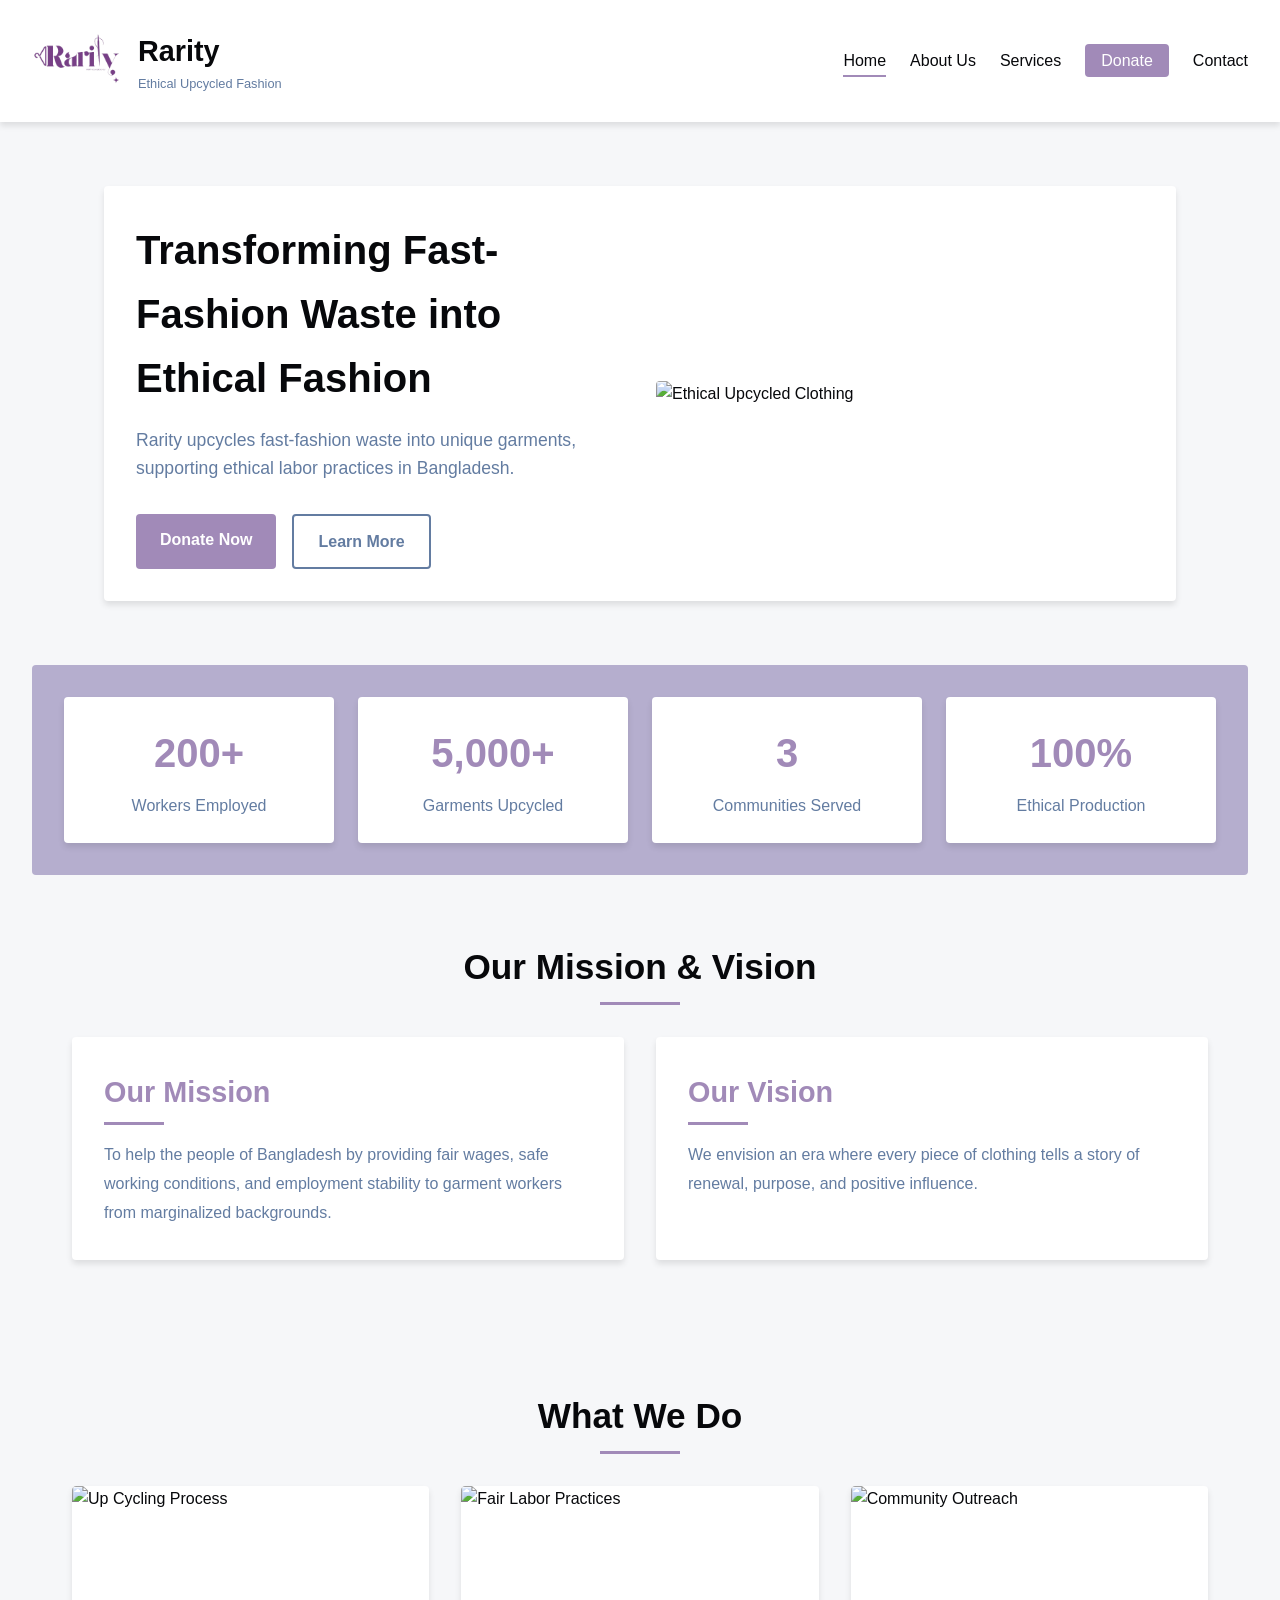
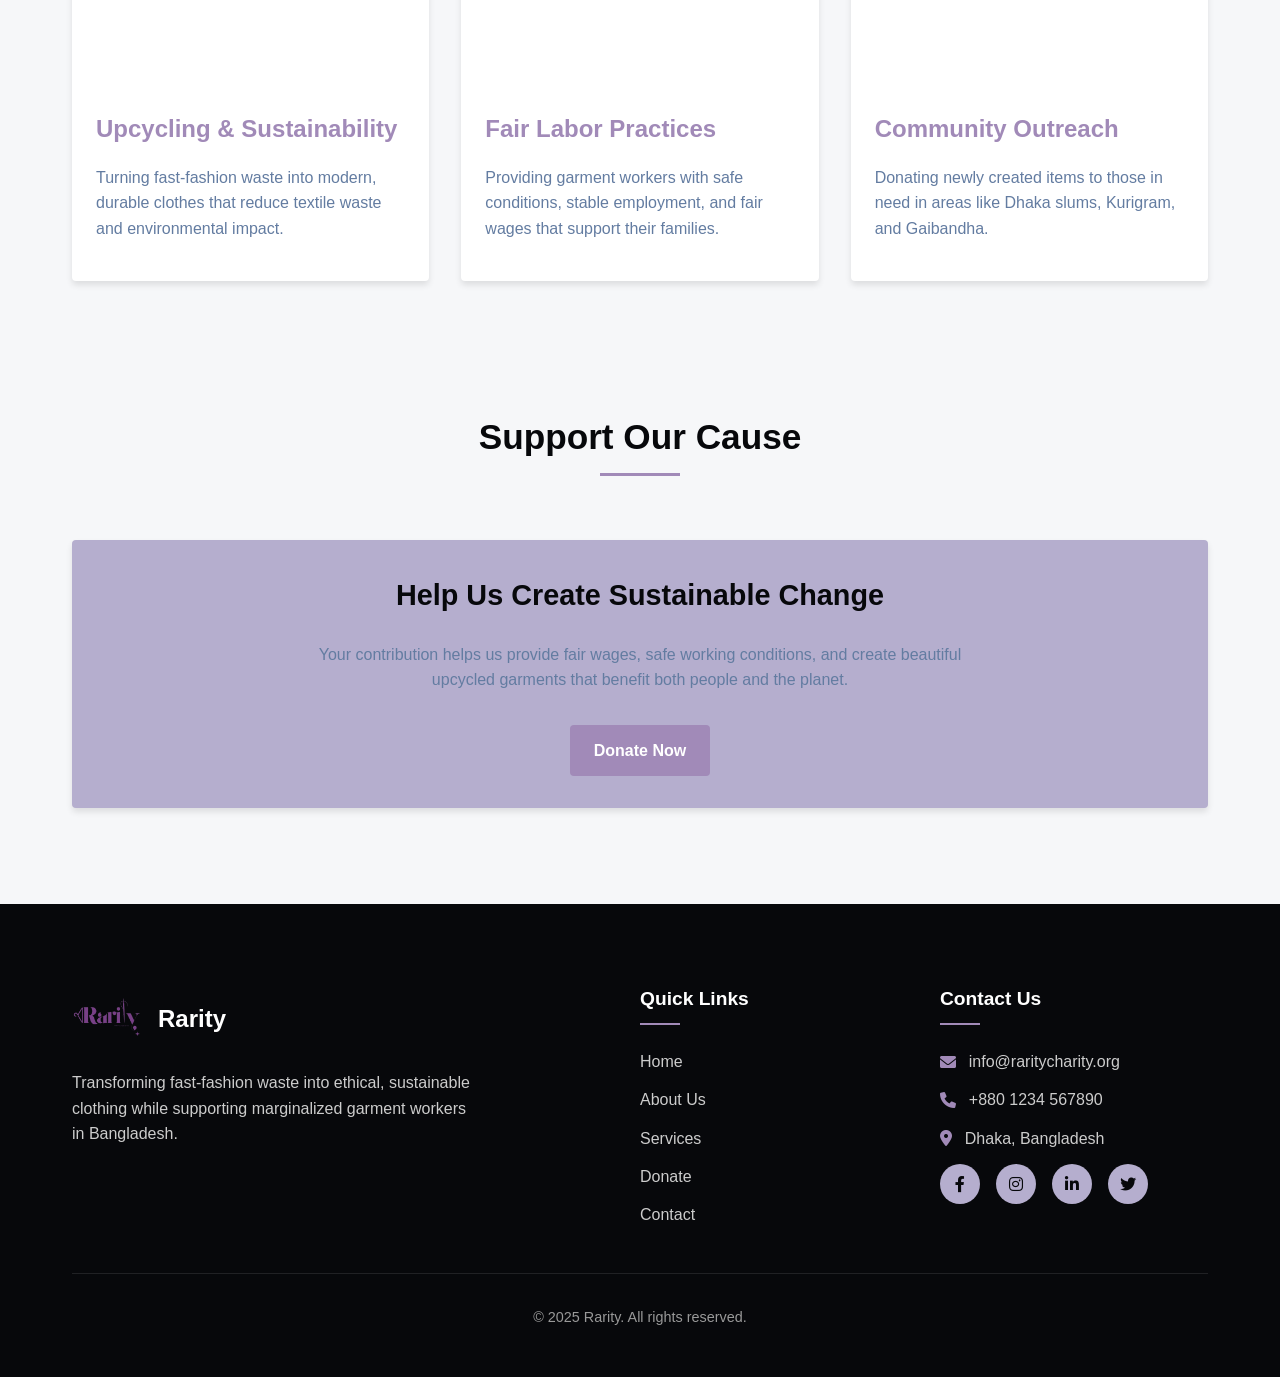
==== index.html @ bff225cd "Add files via upload" ====
<!DOCTYPE html>
<html lang="en">
<head>
    <meta charset="UTF-8">
    <meta name="viewport" content="width=device-width, initial-scale=1.0">
    <title>Rarity - Ethical Upcycled Fashion</title>
    <link rel="stylesheet" href="styles.css">
    <link rel="stylesheet" href="https://cdnjs.cloudflare.com/ajax/libs/font-awesome/6.0.0-beta3/css/all.min.css">
</head>
<body>
    <!-- Header -->
    <header>
        <div class="logo">
            <a href="index.html">
                <img src="images/logo1.png" alt="Rarity Logo">
                <div class="logo-text">
                    <h1>Rarity</h1>
                    <p>Ethical Upcycled Fashion</p>
                </div>
            </a>
        </div>
        
        <div class="menu-toggle">
            <i class="fas fa-bars"></i>
        </div>
        
        <nav>
            <ul>
                <li><a href="index.html" class="active">Home</a></li>
                <li><a href="about.html">About Us</a></li>
                <li><a href="services.html">Services</a></li>
                <li><a href="donate.html" class="donate-btn">Donate</a></li>
                <li><a href="contact.html">Contact</a></li>
            </ul>
        </nav>
    </header>

    <!-- Hero Section -->
    <section class="container">
        <div class="hero">
            <div class="hero-content">
                <h2>Transforming Fast-Fashion Waste into Ethical Fashion</h2>
                <p class="hero-description">Rarity upcycles fast-fashion waste into unique garments, supporting ethical labor practices in Bangladesh.</p>
                <div class="cta-buttons">
                    <a href="donate.html" class="cta-btn primary">Donate Now</a>
                    <a href="about.html" class="cta-btn secondary">Learn More</a>
                </div>
            </div>
            <div class="hero-image">
                <img src="https://clother.ch/cdn/shop/articles/upcycling.jpg?v=1734924618&width=1200" alt="Ethical Upcycled Clothing">
            </div>
        </div>
    </section>

    <!-- Mission Stats -->
    <div class="mission-stats">
        <div class="stat">
            <h3>200+</h3>
            <p>Workers Employed</p>
        </div>
        <div class="stat">
            <h3>5,000+</h3>
            <p>Garments Upcycled</p>
        </div>
        <div class="stat">
            <h3>3</h3>
            <p>Communities Served</p>
        </div>
        <div class="stat">
            <h3>100%</h3>
            <p>Ethical Production</p>
        </div>
    </div>

    <!-- Mission & Vision Section -->
    <section class="container">
        <div class="section-heading">
            <h2>Our Mission & Vision</h2>
        </div>
        <div class="mission-vision-container">
            <div class="mission-box">
                <h3>Our Mission</h3>
                <p>To help the people of Bangladesh by providing fair wages, safe working conditions, and employment stability to garment workers from marginalized backgrounds.</p>
            </div>
            <div class="vision-box">
                <h3>Our Vision</h3>
                <p>We envision an era where every piece of clothing tells a story of renewal, purpose, and positive influence.</p>
            </div>
        </div>
    </section>

    <!-- Services Overview -->
    <section class="services-section">
        <div class="container">
            <div class="section-heading">
                <h2>What We Do</h2>
            </div>
            <div class="services-grid">
                <div class="service-card">
                    <div class="service-img">
                        <img src="https://thumbs.dreamstime.com/b/tips-eco-friendly-sustainable-choices-infographic-against-fast-fashion-overconsumption-circular-economy-textile-industry-353993737.jpg" alt="Up Cycling Process" style="width: 100%; height: auto; max-height: 250px; object-fit: contain; border-radius: var(--radius) var(--radius) 0 0;">
                    </div>
                    <div class="service-content">
                        <h3>Upcycling & Sustainability</h3>
                        <p>Turning fast-fashion waste into modern, durable clothes that reduce textile waste and environmental impact.</p>
                    </div>
                </div>
                <div class="service-card">
                    <div class="service-img">
                        <img src="https://swartz-legal.com/wp-content/uploads/2018/05/What-is-the-Fair-Labor-Standards-Act.jpg" alt="Fair Labor Practices" style="width: 100%; height: 200px; object-fit: cover; border-radius: var(--radius) var(--radius) 0 0;">
                    </div>
                    <div class="service-content">
                        <h3>Fair Labor Practices</h3>
                        <p>Providing garment workers with safe conditions, stable employment, and fair wages that support their families.</p>
                    </div>
                </div>
                <div class="service-card">
                    <div class="service-img">
                        <img src="https://i.ucanews.com/ucanews/uploads/2020/12/church-groups-offer-warm-clothes-to-bangladeshi-poor-5fcf5c1b9c253_600.jpeg" alt="Community Outreach" style="width: 100%; height: 200px; object-fit: cover; border-radius: var(--radius) var(--radius) 0 0;">
                    </div>
                    <div class="service-content">
                        <h3>Community Outreach</h3>
                        <p>Donating newly created items to those in need in areas like Dhaka slums, Kurigram, and Gaibandha.</p>
                    </div>
                </div>
            </div>
        </div>
    </section>

    

    <!-- CTA Section -->
    <section class="container">
        <div class="section-heading">
            <h2>Support Our Cause</h2>
        </div>
        <div class="cta-container" style="text-align: center; padding: 2rem; background-color: var(--accent-lavender); border-radius: var(--radius);">
            <h3 style="margin-bottom: 1.5rem; font-size: 1.8rem;">Help Us Create Sustainable Change</h3>
            <p style="margin-bottom: 2rem; max-width: 700px; margin-left: auto; margin-right: auto;">Your contribution helps us provide fair wages, safe working conditions, and create beautiful upcycled garments that benefit both people and the planet.</p>
            <a href="donate.html" class="cta-btn primary" style="display: inline-block;">Donate Now</a>
        </div>
    </section>

    <!-- Footer -->
    <footer>
        <div class="container">
            <div class="footer-container">
                <div class="footer-about">
                    <div class="footer-logo">
                        <img src="images/logo1.png" alt="Rarity Logo">
                        <h3>Rarity</h3>
                    </div>
                    <p>Transforming fast-fashion waste into ethical, sustainable clothing while supporting marginalized garment workers in Bangladesh.</p>
                </div>
                <div class="footer-links-container">
                    <h4 class="footer-heading">Quick Links</h4>
                    <ul class="footer-links">
                        <li><a href="index.html">Home</a></li>
                        <li><a href="about.html">About Us</a></li>
                        <li><a href="services.html">Services</a></li>
                        <li><a href="donate.html">Donate</a></li>
                        <li><a href="contact.html">Contact</a></li>
                    </ul>
                </div>
                <div class="footer-contact">
                    <h4 class="footer-heading">Contact Us</h4>
                    <ul class="footer-links">
                        <li><i class="fas fa-envelope"></i> info@raritycharity.org</li>
                        <li><i class="fas fa-phone"></i> +880 1234 567890</li>
                        <li><i class="fas fa-map-marker-alt"></i> Dhaka, Bangladesh</li>
                    </ul>
                    <div class="social-links">
                        <a href="#" class="social-link"><i class="fab fa-facebook-f"></i></a>
                        <a href="#" class="social-link"><i class="fab fa-instagram"></i></a>
                        <a href="#" class="social-link"><i class="fab fa-linkedin-in"></i></a>
                        <a href="#" class="social-link"><i class="fab fa-twitter"></i></a>
                    </div>
                </div>
            </div>
            <div class="footer-bottom">
                <p>&copy; 2025 Rarity. All rights reserved.</p>
            </div>
        </div>
    </footer>

    <script>
        // Mobile Menu Toggle
        document.querySelector('.menu-toggle').addEventListener('click', function() {
            document.querySelector('nav ul').classList.toggle('show');
        });

        // Slideshow Functionality
        let currentSlide = 0;
        const slides = document.querySelectorAll('.slide');
        const navBtns = document.querySelectorAll('.slide-nav-btn');
        
        function showSlide(n) {
            slides.forEach(slide => slide.classList.remove('active'));
            navBtns.forEach(btn => btn.classList.remove('active'));
            
            currentSlide = (n + slides.length) % slides.length;
            
            slides[currentSlide].classList.add('active');
            navBtns[currentSlide].classList.add('active');
        }
        
        // Initialize slideshow
        showSlide(0);
        
        // Auto advance slides
        setInterval(() => {
            showSlide(currentSlide + 1);
        }, 5000);
        
        // Click handlers for nav buttons
        navBtns.forEach((btn, index) => {
            btn.addEventListener('click', () => showSlide(index));
        });
    </script>
</body>
</html>
---- styles.css ----
/* Global Styles */
:root {
  --primary-dark: #07080B;
  --primary-light: #F6F7F9;
  --secondary-blue: #637CA1;
  --accent-lavender: #B5AECE;
  --accent-purple: #A18AB8;
  --transition: all 0.3s ease;
  --shadow: 0 4px 6px rgba(0, 0, 0, 0.1);
  --radius: 4px;
}

* {
  margin: 0;
  padding: 0;
  box-sizing: border-box;
}

body {
  font-family: 'Segoe UI', Tahoma, Geneva, Verdana, sans-serif;
  line-height: 1.6;
  color: var(--primary-dark);
  background-color: var(--primary-light);
}

.container {
  max-width: 1200px;
  margin: 0 auto;
  padding: 2rem;
}

a {
  text-decoration: none;
  color: var(--secondary-blue);
  transition: var(--transition);
}

a:hover {
  color: var(--accent-purple);
}

img {
  max-width: 100%;
  height: auto;
}

.section-heading {
  text-align: center;
  margin-bottom: 2rem;
}

.section-heading h2 {
  font-size: 2.2rem;
  color: var(--primary-dark);
  position: relative;
  display: inline-block;
  padding-bottom: 10px;
}

.section-heading h2::after {
  content: '';
  position: absolute;
  bottom: 0;
  left: 50%;
  transform: translateX(-50%);
  width: 80px;
  height: 3px;
  background-color: var(--accent-purple);
}

/* Header Styles */
header {
  background-color: white;
  box-shadow: var(--shadow);
  padding: 1rem 2rem;
  display: flex;
  justify-content: space-between;
  align-items: center;
  position: sticky;
  top: 0;
  z-index: 1000;
}

.logo {
  display: flex;
  align-items: center;
}

.logo a {
  display: flex;
  align-items: center;
  color: var(--primary-dark);
}

.logo img {
  height: 90px;
  margin-right: 1rem;
}

.logo-text h1 {
  font-size: 1.8rem;
  margin-bottom: 0;
}

.logo-text p {
  font-size: 0.8rem;
  color: var(--secondary-blue);
}

nav ul {
  display: flex;
  list-style: none;
}

nav ul li {
  margin-left: 1.5rem;
}

nav ul li a {
  color: var(--primary-dark);
  font-weight: 500;
  padding: 0.5rem 0;
  position: relative;
}

nav ul li a::after {
  content: '';
  position: absolute;
  bottom: 0;
  left: 0;
  width: 0;
  height: 2px;
  background-color: var(--accent-purple);
  transition: var(--transition);
}

nav ul li a:hover::after,
nav ul li a.active::after {
  width: 100%;
}

.donate-btn {
  background-color: var(--accent-purple);
  color: white !important;
  padding: 0.5rem 1rem !important;
  border-radius: var(--radius);
}

.donate-btn:hover {
  background-color: var(--secondary-blue);
}

.menu-toggle {
  display: none;
  font-size: 1.5rem;
  cursor: pointer;
}

/* Hero Section */
.hero {
  display: flex;
  align-items: center;
  justify-content: space-between;
  padding: 2rem;
  background-color: white;
  border-radius: var(--radius);
  box-shadow: var(--shadow);
  margin: 2rem;
}

.hero-content {
  flex: 1;
  padding-right: 2rem;
}

.hero-content h2 {
  font-size: 2.5rem;
  margin-bottom: 1rem;
  color: var(--primary-dark);
}

.hero-description {
  font-size: 1.1rem;
  margin-bottom: 2rem;
  color: var(--secondary-blue);
}

.cta-buttons {
  display: flex;
  gap: 1rem;
}

.cta-btn {
  padding: 0.8rem 1.5rem;
  border-radius: var(--radius);
  font-weight: 600;
  transition: var(--transition);
}

.cta-btn.primary {
  background-color: var(--accent-purple);
  color: white;
}

.cta-btn.secondary {
  background-color: transparent;
  color: var(--secondary-blue);
  border: 2px solid var(--secondary-blue);
}

.cta-btn.primary:hover {
  background-color: var(--secondary-blue);
}

.cta-btn.secondary:hover {
  background-color: var(--secondary-blue);
  color: white;
}

.hero-image {
  flex: 1;
  border-radius: var(--radius);
  overflow: hidden;
}

.hero-image img {
  width: 100%;
  height: 400px;
  object-fit: cover;
}

/* Mission Stats */
.mission-stats {
  display: grid;
  grid-template-columns: repeat(4, 1fr);
  gap: 1.5rem;
  padding: 2rem;
  background-color: var(--accent-lavender);
  margin: 0 2rem 2rem;
  border-radius: var(--radius);
  text-align: center;
}

.stat {
  padding: 1.5rem;
  background-color: white;
  border-radius: var(--radius);
  box-shadow: var(--shadow);
  transition: var(--transition);
}

.stat:hover {
  transform: translateY(-5px);
}

.stat h3 {
  font-size: 2.5rem;
  color: var(--accent-purple);
  margin-bottom: 0.5rem;
}

.stat p {
  color: var(--secondary-blue);
  font-weight: 500;
}

/* Mission & Vision Section */
.mission-vision-container {
  display: grid;
  grid-template-columns: 1fr 1fr;
  gap: 2rem;
}

.mission-box, .vision-box {
  padding: 2rem;
  border-radius: var(--radius);
  background-color: white;
  box-shadow: var(--shadow);
  height: 100%;
  display: flex;
  flex-direction: column;
}

.mission-box h3, .vision-box h3 {
  color: var(--accent-purple);
  font-size: 1.8rem;
  margin-bottom: 1rem;
  position: relative;
  padding-bottom: 10px;
}

.mission-box h3::after, .vision-box h3::after {
  content: '';
  position: absolute;
  bottom: 0;
  left: 0;
  width: 60px;
  height: 3px;
  background-color: var(--accent-purple);
}

.mission-box p, .vision-box p {
  color: var(--secondary-blue);
  line-height: 1.8;
}

/* About Us Section */
.team-section {
  padding: 4rem 0;
  background-color: var(--primary-light);
}

.team-grid {
  display: grid;
  grid-template-columns: repeat(auto-fit, minmax(250px, 1fr));
  gap: 2rem;
  margin-top: 3rem;
}

.team-member {
  background-color: white;
  border-radius: var(--radius);
  overflow: hidden;
  box-shadow: var(--shadow);
  transition: var(--transition);
}

.team-member:hover {
  transform: translateY(-10px);
}

.team-member-img {
  height: 300px;
  overflow: hidden;
}

.team-member-img img {
  width: 100%;
  height: 100%;
  object-fit: cover;
  transition: var(--transition);
}

.team-member:hover .team-member-img img {
  transform: scale(1.05);
}

.team-member-info {
  padding: 1.5rem;
}

.team-member-info h3 {
  font-size: 1.4rem;
  margin-bottom: 0.5rem;
  color: var(--primary-dark);
}

.team-member-info h4 {
  font-size: 1rem;
  color: var(--accent-purple);
  margin-bottom: 1rem;
}

.team-member-info p {
  color: var(--secondary-blue);
  font-size: 0.9rem;
}

.background-section {
  padding: 4rem 2rem;
  background-color: var(--accent-lavender);
  color: var(--primary-dark);
}

.background-content {
  max-width: 800px;
  margin: 0 auto;
  text-align: center;
}

.background-content h3 {
  font-size: 2rem;
  margin-bottom: 1.5rem;
  color: var(--primary-dark);
}

.background-content p {
  font-size: 1.1rem;
  line-height: 1.8;
  margin-bottom: 1.5rem;
}

/* Services Section */
.services-section {
  padding: 4rem 0;
}

.services-grid {
  display: grid;
  grid-template-columns: repeat(auto-fit, minmax(300px, 1fr));
  gap: 2rem;
}

.service-card {
  background-color: white;
  border-radius: var(--radius);
  box-shadow: var(--shadow);
  overflow: hidden;
  transition: var(--transition);
}

.service-card:hover {
  transform: translateY(-5px);
}

.service-img {
  height: 200px;
  overflow: hidden;
}

.service-img img {
  width: 100%;
  height: 100%;
  object-fit: cover;
  transition: var(--transition);
}

.service-card:hover .service-img img {
  transform: scale(1.05);
}

.service-content {
  padding: 1.5rem;
}

.service-content h3 {
  font-size: 1.5rem;
  margin-bottom: 1rem;
  color: var(--accent-purple);
}

.service-content p {
  color: var(--secondary-blue);
  margin-bottom: 1rem;
}

/* Donation Section */
.donation-section {
  padding: 4rem 0;
  background-color: var(--primary-light);
}

.donation-container {
  display: grid;
  grid-template-columns: 1fr 1fr;
  gap: 3rem;
  align-items: center;
}

.donation-info h3 {
  font-size: 2rem;
  margin-bottom: 1.5rem;
  color: var(--primary-dark);
}

.donation-info p {
  color: var(--secondary-blue);
  margin-bottom: 1.5rem;
  line-height: 1.8;
}

.impact-list {
  margin: 2rem 0;
}

.impact-item {
  display: flex;
  align-items: center;
  margin-bottom: 1rem;
}

.impact-item i {
  color: var(--accent-purple);
  margin-right: 1rem;
  font-size: 1.2rem;
}

.donation-form {
  background-color: white;
  padding: 2rem;
  border-radius: var(--radius);
  box-shadow: var(--shadow);
}

.form-group {
  margin-bottom: 1.5rem;
}

.form-group label {
  display: block;
  margin-bottom: 0.5rem;
  color: var(--primary-dark);
  font-weight: 500;
}

.form-control {
  width: 100%;
  padding: 0.8rem;
  border: 1px solid #ddd;
  border-radius: var(--radius);
  font-size: 1rem;
}

.donation-amount {
  display: flex;
  gap: 1rem;
  margin-bottom: 1.5rem;
}

.amount-btn {
  flex: 1;
  padding: 0.8rem;
  border: 2px solid var(--secondary-blue);
  background-color: transparent;
  color: var(--secondary-blue);
  border-radius: var(--radius);
  font-weight: 600;
  cursor: pointer;
  transition: var(--transition);
}

.amount-btn:hover, .amount-btn.active {
  background-color: var(--accent-purple);
  border-color: var(--accent-purple);
  color: white;
}

.submit-btn {
  width: 100%;
  padding: 1rem;
  background-color: var(--accent-purple);
  color: white;
  border: none;
  border-radius: var(--radius);
  font-size: 1.1rem;
  font-weight: 600;
  cursor: pointer;
  transition: var(--transition);
}

.submit-btn:hover {
  background-color: var(--secondary-blue);
}

/* Contact Section */
.contact-section {
  padding: 4rem 0;
}

/* Contact Page Styles */
.contact-container {
  display: grid;
  grid-template-columns: 1fr 1fr;
  gap: 3rem;
  margin: 3rem 0;
}

.contact-info h3, .contact-form h3 {
  font-size: 1.8rem;
  color: var(--primary-dark);
  margin-bottom: 1.5rem;
}

.contact-info p {
  color: var(--secondary-blue);
  margin-bottom: 2rem;
  line-height: 1.8;
}

.contact-details {
  margin-bottom: 2rem;
}

.contact-item {
  display: flex;
  align-items: flex-start;
  margin-bottom: 1.5rem;
}

.contact-item i {
  color: var(--accent-purple);
  font-size: 1.2rem;
  margin-right: 1rem;
  margin-top: 0.3rem;
}

.contact-item-content h4 {
  font-size: 1.1rem;
  margin-bottom: 0.3rem;
  color: var(--primary-dark);
}

.contact-item-content p, .contact-item-content a {
  color: var(--secondary-blue);
  transition: var(--transition);
}

.contact-item-content a:hover {
  color: var(--accent-purple);
}

.social-links {
  display: flex;
  gap: 1rem;
}

.social-link {
  display: flex;
  align-items: center;
  justify-content: center;
  width: 40px;
  height: 40px;
  background-color: var(--accent-lavender);
  color: var(--primary-dark);
  border-radius: 50%;
  transition: var(--transition);
}

.social-link:hover {
  background-color: var(--accent-purple);
  color: white;
}

.contact-form-container {
  background-color: white;
  border-radius: var(--radius);
  box-shadow: var(--shadow);
  padding: 2rem;
}

.form-group {
  margin-bottom: 1.5rem;
}

.form-group label {
  display: block;
  margin-bottom: 0.5rem;
  color: var(--primary-dark);
  font-weight: 500;
}

.form-control {
  width: 100%;
  padding: 0.8rem;
  border: 1px solid #ddd;
  border-radius: var(--radius);
  font-size: 1rem;
  transition: var(--transition);
}

.form-control:focus {
  border-color: var(--accent-purple);
  outline: none;
  box-shadow: 0 0 0 3px rgba(161, 138, 184, 0.2);
}

.submit-btn {
  width: 100%;
  padding: 1rem;
  background-color: var(--accent-purple);
  color: white;
  border: none;
  border-radius: var(--radius);
  font-size: 1.1rem;
  font-weight: 600;
  cursor: pointer;
  transition: var(--transition);
}

.submit-btn:hover {
  background-color: var(--secondary-blue);
}

/* Location Section Styles */
.location-section {
  padding: 4rem 0;
  background-color: var(--primary-light);
}

.map-container {
  margin-bottom: 3rem;
  box-shadow: var(--shadow);
  border-radius: var(--radius);
  overflow: hidden;
}

.service-areas {
  margin-bottom: 3rem;
}

.service-areas h3 {
  font-size: 1.8rem;
  color: var(--primary-dark);
  margin-bottom: 1.5rem;
  text-align: center;
}

.areas-grid {
  display: grid;
  grid-template-columns: repeat(auto-fit, minmax(300px, 1fr));
  gap: 2rem;
}

.area-card {
  display: flex;
  background-color: white;
  padding: 1.5rem;
  border-radius: var(--radius);
  box-shadow: var(--shadow);
  transition: var(--transition);
}

.area-card:hover {
  transform: translateY(-5px);
}

.area-icon {
  color: var(--accent-purple);
  font-size: 2rem;
  margin-right: 1.5rem;
}

.area-content h4 {
  font-size: 1.3rem;
  color: var(--primary-dark);
  margin-bottom: 0.5rem;
}

.area-content p {
  color: var(--secondary-blue);
  line-height: 1.6;
}

.visit-info {
  background-color: white;
  padding: 2rem;
  border-radius: var(--radius);
  box-shadow: var(--shadow);
}

.visit-info h3 {
  font-size: 1.8rem;
  color: var(--primary-dark);
  margin-bottom: 1rem;
}

.visit-info p {
  color: var(--secondary-blue);
  margin-bottom: 1.5rem;
  line-height: 1.8;
}

.directions h4 {
  font-size: 1.3rem;
  color: var(--primary-dark);
  margin-bottom: 1rem;
}

.directions ul {
  list-style: none;
}

.directions li {
  display: flex;
  align-items: center;
  margin-bottom: 0.8rem;
  color: var(--secondary-blue);
}

.directions li i {
  color: var(--accent-purple);
  margin-right: 1rem;
}

/* Page Banner */
.page-banner {
  height: 300px;
  background-size: cover;
  background-position: center;
  display: flex;
  align-items: center;
  justify-content: center;
  border-radius: var(--radius);
  margin: 2rem 0;
  position: relative;
}

.page-banner::before {
  content: '';
  position: absolute;
  top: 0;
  left: 0;
  width: 100%;
  height: 100%;
  
  border-radius: var(--radius);
}

.page-banner h1 {
  color: white;
  font-size: 3rem;
  text-shadow: 2px 2px 4px rgba(0, 0, 0, 0.5);
  position: relative;
  z-index: 1;
}

/* Responsive Styles for Contact Page */
@media (max-width: 992px) {
  .contact-container {
    grid-template-columns: 1fr;
  }
  
  .contact-info {
    margin-bottom: 2rem;
  }
  
  .areas-grid {
    grid-template-columns: 1fr;
  }
}

@media (max-width: 768px) {
  .area-card {
    flex-direction: column;
  }
  
  .area-icon {
    margin-right: 0;
    margin-bottom: 1rem;
    text-align: center;
  }
}

@media (max-width: 576px) {
  .mission-stats {
    grid-template-columns: 1fr;
  }
  
  .cta-buttons {
    flex-direction: column;
  }
  
  .section-heading h2 {
    font-size: 1.8rem;
  }
  
  .hero-content h2 {
    font-size: 2rem;
  }
}

/* After the Donor Section styles around line 860 */

/* Supporters Section */
.supporters-section {
    padding: 4rem 0;
    background-color: var(--primary-light);
  }
  
  .supporters-grid {
    display: grid;
    grid-template-columns: repeat(auto-fit, minmax(220px, 1fr));
    gap: 2rem;
    margin-top: 3rem;
  }
  
  .supporter-card {
    background-color: white;
    border-radius: var(--radius);
    box-shadow: var(--shadow);
    padding: 2rem;
    text-align: center;
    transition: var(--transition);
  }
  
  .supporter-card:hover {
    transform: translateY(-5px);
    box-shadow: 0 10px 20px rgba(0, 0, 0, 0.1);
  }
  
  .supporter-logo {
    width: 120px;
    height: 120px;
    margin: 0 auto 1.5rem;
    display: flex;
    align-items: center;
    justify-content: center;
    border-radius: 50%;
    background-color: var(--primary-light);
    padding: 1rem;
  }
  
  .supporter-logo img {
    max-width: 100%;
    max-height: 100%;
    object-fit: contain;
  }
  
  .supporter-card h3 {
    font-size: 1.3rem;
    color: var(--primary-dark);
    margin-bottom: 0.5rem;
  }
  
  .supporter-card p {
    color: var(--accent-purple);
    font-weight: 500;
  }
  
  /* Responsive adjustments for supporters section */
  @media (max-width: 768px) {
    .supporters-grid {
      grid-template-columns: repeat(2, 1fr);
    }
  }
  
  @media (max-width: 576px) {
    .supporters-grid {
      grid-template-columns: 1fr;
    }
  }

/* Donation Page Styles */

/* Footer Styles */
footer {
  background-color: var(--primary-dark);
  color: white;
  padding: 3rem 0 1rem;
}

.footer-container {
  display: grid;
  grid-template-columns: 2fr 1fr 1fr;
  gap: 2rem;
  margin-bottom: 2rem;
}

.footer-about {
  max-width: 400px;
}

.footer-logo {
  display: flex;
  align-items: center;
  margin-bottom: 1rem;
}

.footer-logo img {
  height: 70px;
  margin-right: 1rem;
}

.footer-logo h3 {
  font-size: 1.5rem;
  color: white;
}

.footer-about p {
  color: #ccc;
  line-height: 1.6;
}

.footer-heading {
  font-size: 1.2rem;
  color: white;
  margin-bottom: 1.5rem;
  position: relative;
  padding-bottom: 10px;
}

.footer-heading::after {
  content: '';
  position: absolute;
  bottom: 0;
  left: 0;
  width: 40px;
  height: 2px;
  background-color: var(--accent-purple);
}

.footer-links {
  list-style: none;
}

.footer-links li {
  margin-bottom: 0.8rem;
}

.footer-links a, .footer-links li {
  color: #ccc;
  transition: var(--transition);
  display: flex;
  align-items: center;
}

.footer-links a:hover {
  color: var(--accent-purple);
}

.footer-links i {
  margin-right: 0.8rem;
  color: var(--accent-purple);
}

.footer-bottom {
  text-align: center;
  padding-top: 2rem;
  border-top: 1px solid rgba(255, 255, 255, 0.1);
}

.footer-bottom p {
  color: #999;
  font-size: 0.9rem;
}

/* Home Page Slider */
.slider-container {
  position: relative;
  height: 500px;
  overflow: hidden;
  border-radius: var(--radius);
  margin: 2rem 0;
}

.slide {
  position: absolute;
  top: 0;
  left: 0;
  width: 100%;
  height: 100%;
  opacity: 0;
  transition: opacity 1s ease;
  background-size: cover;
  background-position: center;
  display: flex;
  align-items: center;
  justify-content: center;
}

.slide.active {
  opacity: 1;
}

.slide::before {
  content: '';
  position: absolute;
  top: 0;
  left: 0;
  width: 100%;
  height: 100%;
  background: rgba(7, 8, 11, 0.5);
}

.slide-content {
  position: relative;
  z-index: 1;
  text-align: center;
  color: white;
  max-width: 800px;
  padding: 0 2rem;
}

.slide-content h2 {
  font-size: 3rem;
  margin-bottom: 1rem;
}

.slide-content p {
  font-size: 1.2rem;
  margin-bottom: 2rem;
}

.slider-nav {
  position: absolute;
  bottom: 20px;
  left: 50%;
  transform: translateX(-50%);
  display: flex;
  gap: 10px;
  z-index: 2;
}

.slider-dot {
  width: 12px;
  height: 12px;
  border-radius: 50%;
  background-color: rgba(255, 255, 255, 0.5);
  cursor: pointer;
  transition: var(--transition);
}

.slider-dot.active {
  background-color: white;
}

/* Service Detail Styles */
.service-detail {
  display: grid;
  grid-template-columns: 1fr 1fr;
  gap: 3rem;
  margin-bottom: 4rem;
  align-items: center;
}

.service-detail.reverse {
  grid-template-columns: 1fr 1fr;
  direction: rtl;
}

.service-detail.reverse .service-text {
  direction: ltr;
}

.service-image {
  border-radius: var(--radius);
  overflow: hidden;
  box-shadow: var(--shadow);
}

.service-image img {
  width: 100%;
  height: 100%;
  object-fit: cover;
  transition: var(--transition);
}

.service-detail:hover .service-image img {
  transform: scale(1.05);
}

.service-text h3 {
  font-size: 1.8rem;
  color: var(--accent-purple);
  margin-bottom: 1rem;
}

.service-text p {
  color: var(--secondary-blue);
  margin-bottom: 1.5rem;
  line-height: 1.8;
}

.service-list {
  list-style: none;
  margin-bottom: 1.5rem;
}

.service-list li {
  display: flex;
  align-items: flex-start;
  margin-bottom: 0.8rem;
  color: var(--secondary-blue);
}

.service-list li i {
  color: var(--accent-purple);
  margin-right: 1rem;
  margin-top: 0.3rem;
}

/* Impact Stats Section */
.impact-stats-section {
  padding: 4rem 0;
  background-color: var(--accent-lavender);
}

.section-heading.light h2, .section-heading.light p {
  color: var(--primary-dark);
}

.impact-stats-grid {
  display: grid;
  grid-template-columns: repeat(4, 1fr);
  gap: 2rem;
  margin-top: 2rem;
}

.impact-stat {
  background-color: white;
  padding: 2rem;
  border-radius: var(--radius);
  box-shadow: var(--shadow);
  text-align: center;
  transition: var(--transition);
}

.impact-stat:hover {
  transform: translateY(-5px);
}

.impact-stat i {
  font-size: 2.5rem;
  color: var(--accent-purple);
  margin-bottom: 1rem;
}

.impact-stat h3 {
  font-size: 2.5rem;
  color: var(--primary-dark);
  margin-bottom: 0.5rem;
}

.impact-stat p {
  color: var(--secondary-blue);
  font-weight: 500;
}

/* Testimonials */
.testimonials-slider {
  position: relative;
  margin: 3rem 0;
}

.testimonial {
  background-color: white;
  padding: 2rem;
  border-radius: var(--radius);
  box-shadow: var(--shadow);
  margin-bottom: 1rem;
}

.testimonial-content {
  font-style: italic;
  color: var(--secondary-blue);
  margin-bottom: 1.5rem;
  position: relative;
}

.testimonial-content::before {
  content: '"';
  font-size: 4rem;
  color: var(--accent-lavender);
  position: absolute;
  top: -20px;
  left: -10px;
  opacity: 0.5;
}

.testimonial-author {
  display: flex;
  align-items: center;
}

.testimonial-author img {
  width: 60px;
  height: 60px;
  border-radius: 50%;
  object-fit: cover;
  margin-right: 1rem;
}

.testimonial-author h4 {
  font-size: 1.1rem;
  color: var(--primary-dark);
  margin-bottom: 0.2rem;
}

.testimonial-author p {
  color: var(--secondary-blue);
  font-size: 0.9rem;
}

.testimonial-nav {
  display: flex;
  justify-content: center;
  gap: 1rem;
}

.prev-btn, .next-btn {
  background-color: var(--accent-purple);
  color: white;
  width: 40px;
  height: 40px;
  border-radius: 50%;
  display: flex;
  align-items: center;
  justify-content: center;
  border: none;
  cursor: pointer;
  transition: var(--transition);
}

.prev-btn:hover, .next-btn:hover {
  background-color: var(--secondary-blue);
}

/* CTA Container */
.cta-container {
  background-color: white;
  padding: 3rem;
  border-radius: var(--radius);
  box-shadow: var(--shadow);
  text-align: center;
  margin: 4rem 0;
}

.cta-container h3 {
  font-size: 2rem;
  color: var(--primary-dark);
  margin-bottom: 1rem;
}

.cta-container p {
  color: var(--secondary-blue);
  margin-bottom: 2rem;
  max-width: 700px;
  margin-left: auto;
  margin-right: auto;
}

/* Gallery Section */
.gallery-section {
  padding: 4rem 0;
  background-color: var(--primary-light);
}

.gallery-grid {
  display: grid;
  grid-template-columns: repeat(auto-fit, minmax(250px, 1fr));
  gap: 1.5rem;
  margin-top: 2rem;
}

.gallery-item {
  border-radius: var(--radius);
  overflow: hidden;
  box-shadow: var(--shadow);
  height: 250px;
  transition: var(--transition);
}

.gallery-item:hover {
  transform: translateY(-5px);
}

.gallery-item img {
  width: 100%;
  height: 100%;
  object-fit: cover;
  transition: var(--transition);
}

.gallery-item:hover img {
  transform: scale(1.05);
}

/* Donor Section */
.donor-section {
  padding: 4rem 0;
  background-color: white;
}

.donor-logos {
  display: flex;
  flex-wrap: wrap;
  justify-content: center;
  align-items: center;
  gap: 3rem;
  margin-top: 2rem;
}

.donor-logo {
  max-width: 150px;
  filter: grayscale(100%);
  opacity: 0.7;
  transition: var(--transition);
}

.donor-logo:hover {
  filter: grayscale(0);
  opacity: 1;
}

/* Donation Form Specific Styles */
.donation-form-container {
  background-color: white;
  border-radius: var(--radius);
  box-shadow: var(--shadow);
  padding: 2rem;
}

.payment-methods {
  display: flex;
  gap: 1rem;
  margin-top: 0.5rem;
}

.payment-method {
  display: flex;
  align-items: center;
  cursor: pointer;
}

.payment-method input {
  margin-right: 0.5rem;
}

.form-row {
  display: flex;
  gap: 1rem;
}

.form-group.half {
  flex: 1;
}

.checkbox-container {
  display: flex;
  align-items: center;
  cursor: pointer;
}

.checkbox-container input {
  margin-right: 0.5rem;
}

.secure-payment {
  text-align: center;
  margin-top: 1rem;
  color: var(--secondary-blue);
  font-size: 0.9rem;
}

.secure-payment i {
  color: var(--accent-purple);
  margin-right: 0.5rem;
}

/* Responsive Styles */
@media (max-width: 992px) {
  .footer-container {
    grid-template-columns: 1fr 1fr;
  }
  
  .footer-about {
    grid-column: span 2;
    max-width: 100%;
  }
  
  .service-detail, .service-detail.reverse {
    grid-template-columns: 1fr;
    direction: ltr;
  }
  
  .impact-stats-grid {
    grid-template-columns: repeat(2, 1fr);
  }
  
  .donation-container {
    grid-template-columns: 1fr;
  }
}

@media (max-width: 768px) {
  .menu-toggle {
    display: block;
  }
  
  nav ul {
    display: none;
    position: absolute;
    top: 100%;
    left: 0;
    width: 100%;
    background-color: white;
    flex-direction: column;
    padding: 1rem;
    box-shadow: var(--shadow);
  }
  
  nav ul.show {
    display: flex;
  }
  
  nav ul li {
    margin: 0.5rem 0;
  }
  
  .hero {
    flex-direction: column;
  }
  
  .hero-content {
    padding-right: 0;
    margin-bottom: 2rem;
  }
  
  .mission-vision-container {
    grid-template-columns: 1fr;
  }
  
  .impact-stats-grid {
    grid-template-columns: 1fr;
  }
}

@media (max-width: 576px) {
  .footer-container {
    grid-template-columns: 1fr;
  }
  
  .footer-about {
    grid-column: span 1;
  }
  
  .slide-content h2 {
    font-size: 2rem;
  }
  
  .slide-content p {
    font-size: 1rem;
  }
}
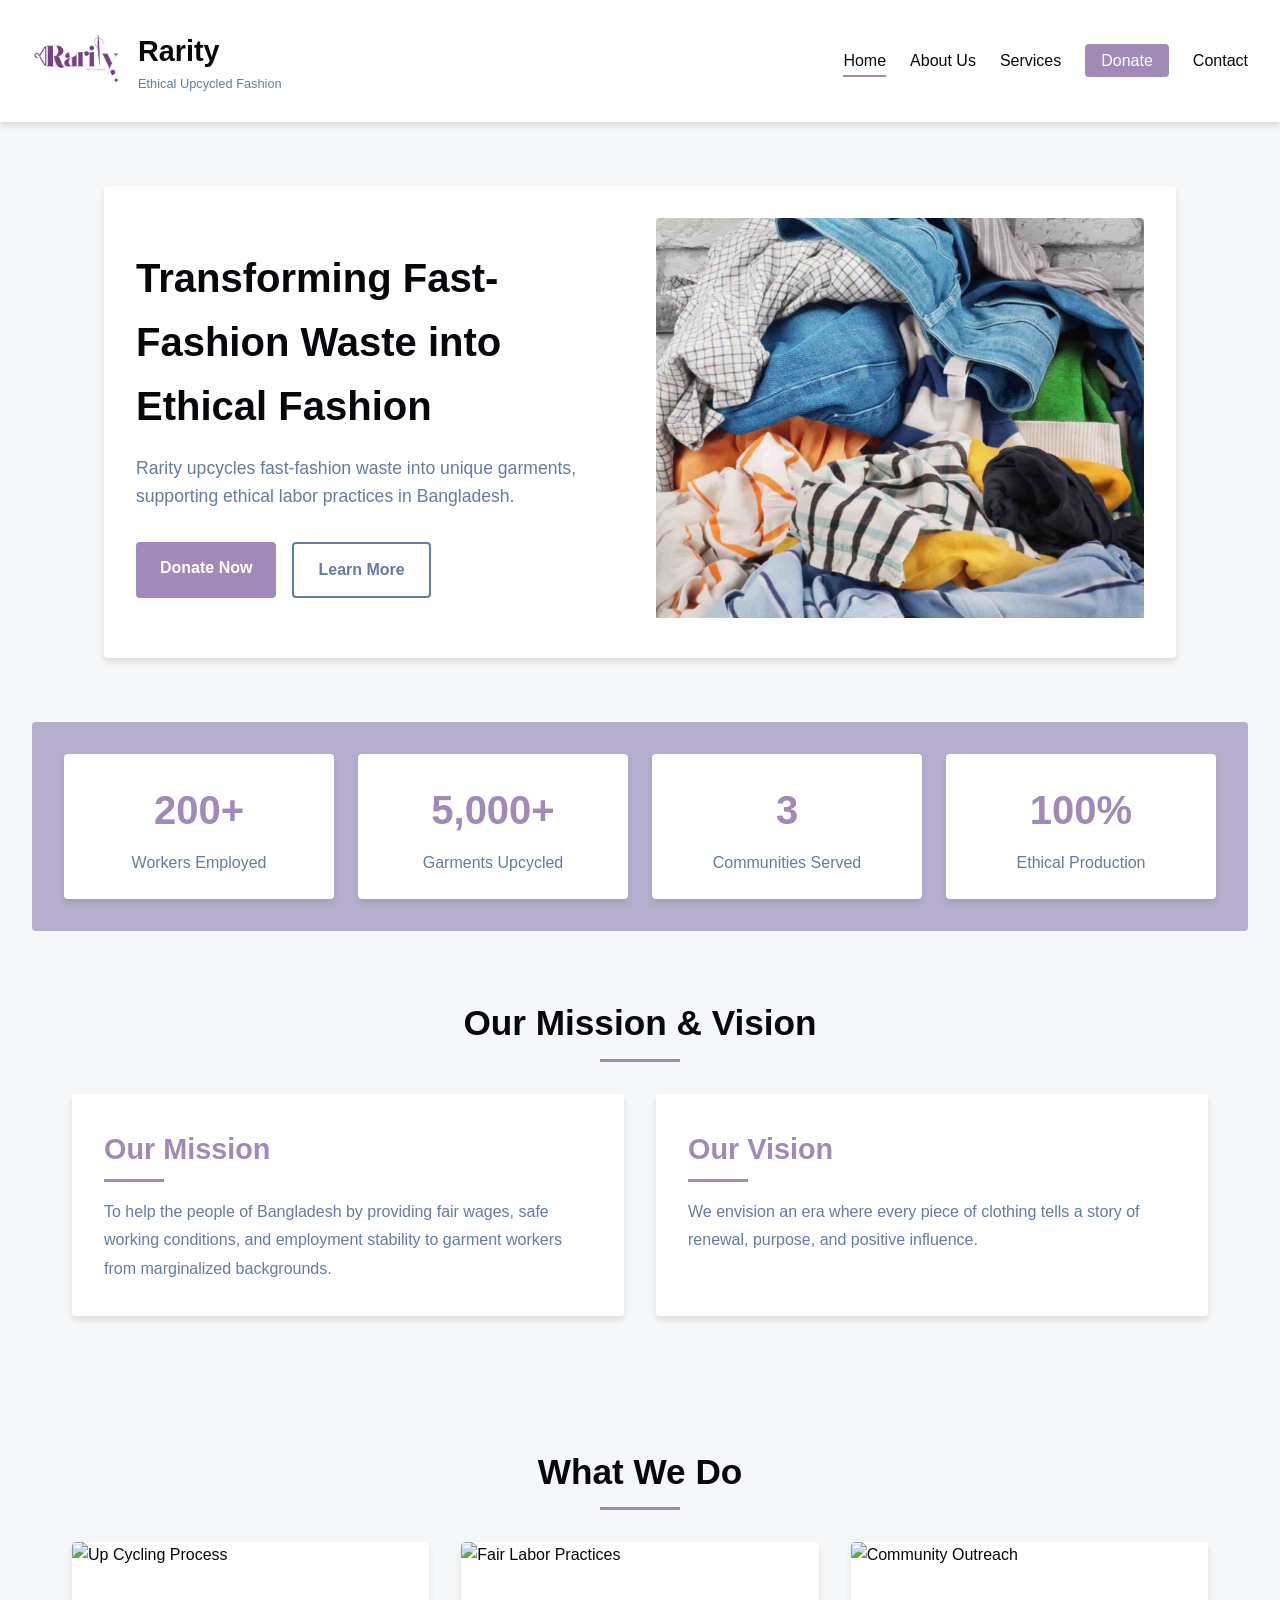
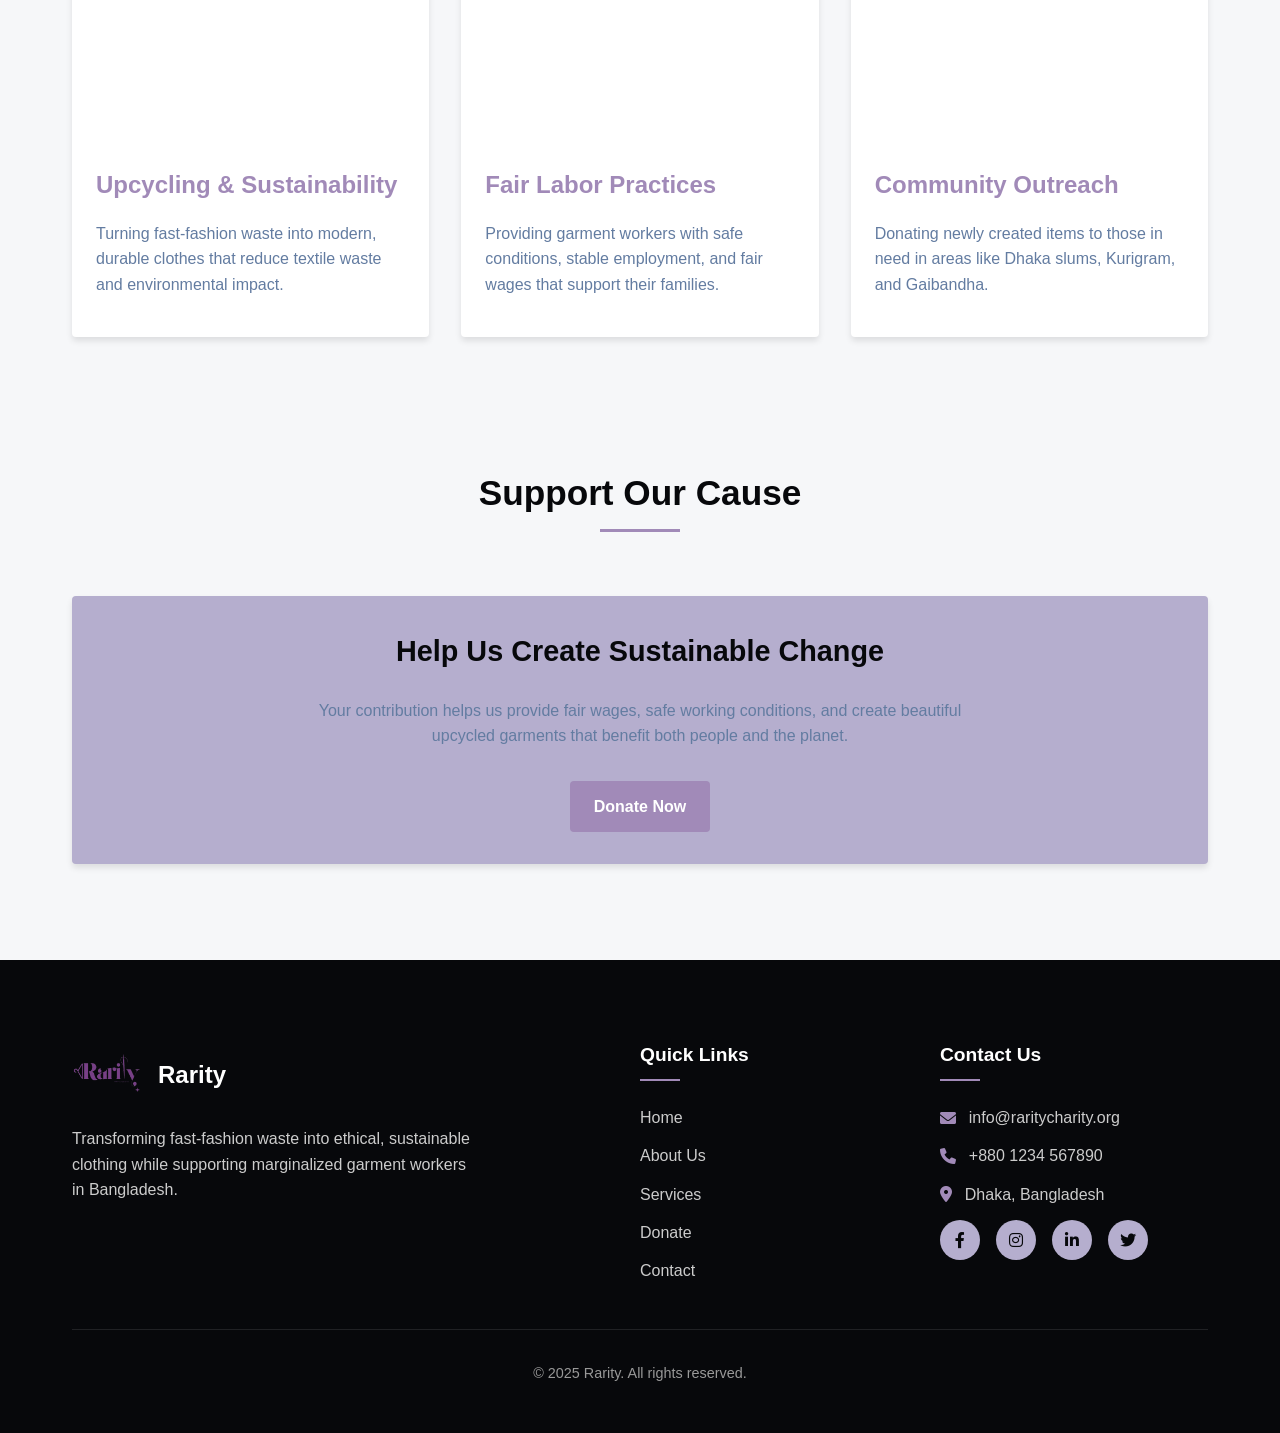
==== commit c333a67f: "Update index.html" ====
--- a/index.html
+++ b/index.html
@@ -47,7 +47,7 @@
                 </div>
             </div>
             <div class="hero-image">
-                <img src="https://clother.ch/cdn/shop/articles/upcycling.jpg?v=1734924618&width=1200" alt="Ethical Upcycled Clothing">
+                <img src="/images/home.jpg" alt="Ethical Upcycled Clothing">
             </div>
         </div>
     </section>
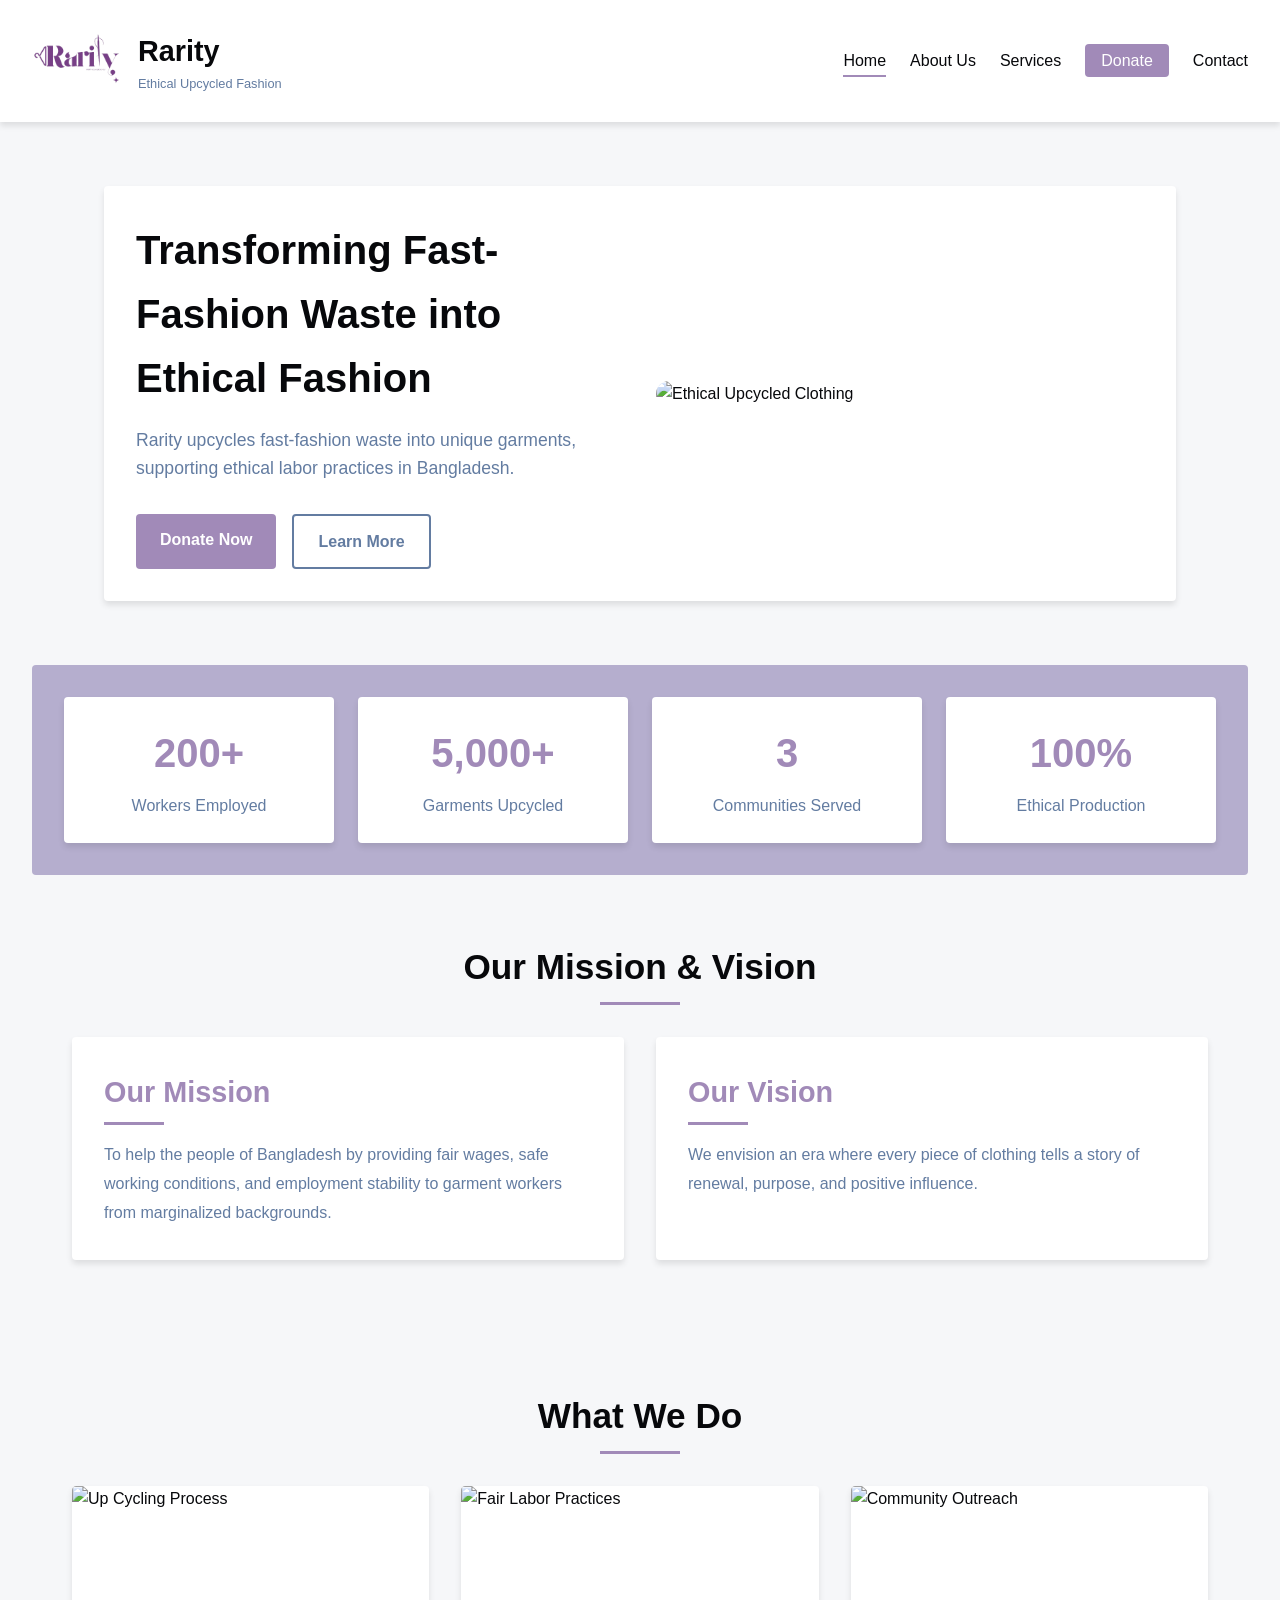
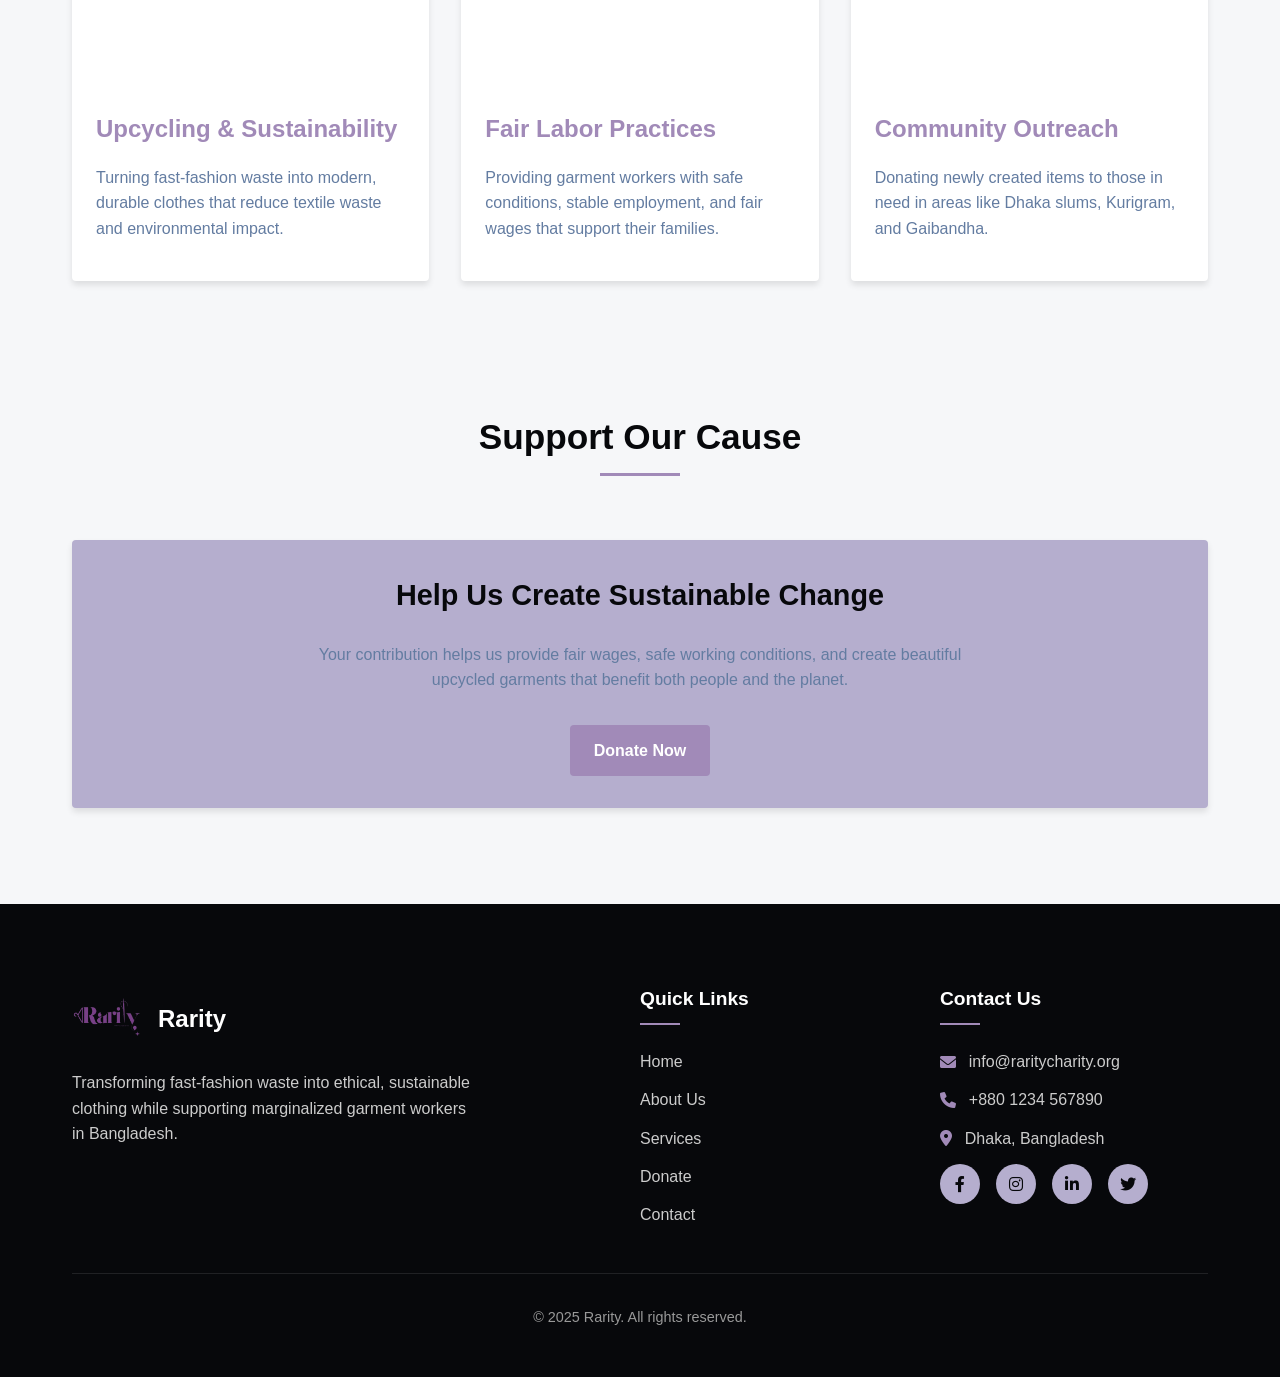
==== commit 7cc10f3e: "Update index.html" ====
--- a/index.html
+++ b/index.html
@@ -36,7 +36,7 @@
     </header>
 
     <!-- Hero Section -->
-    <section class="container">
+    <section class="container" style="border-radius: 15px;">
         <div class="hero">
             <div class="hero-content">
                 <h2>Transforming Fast-Fashion Waste into Ethical Fashion</h2>
@@ -46,12 +46,13 @@
                     <a href="about.html" class="cta-btn secondary">Learn More</a>
                 </div>
             </div>
-            <div class="hero-image">
-                <img src="/images/home.jpg" alt="Ethical Upcycled Clothing">
-            </div>
-        </div>
-    </section>
-
+            <div class="hero-image" >
+                <img src="images/home.png" style="border-radius: 15px;" alt="Ethical Upcycled Clothing">
+            </div>
+        </div>
+    </section>
+
+    
     <!-- Mission Stats -->
     <div class="mission-stats">
         <div class="stat">
